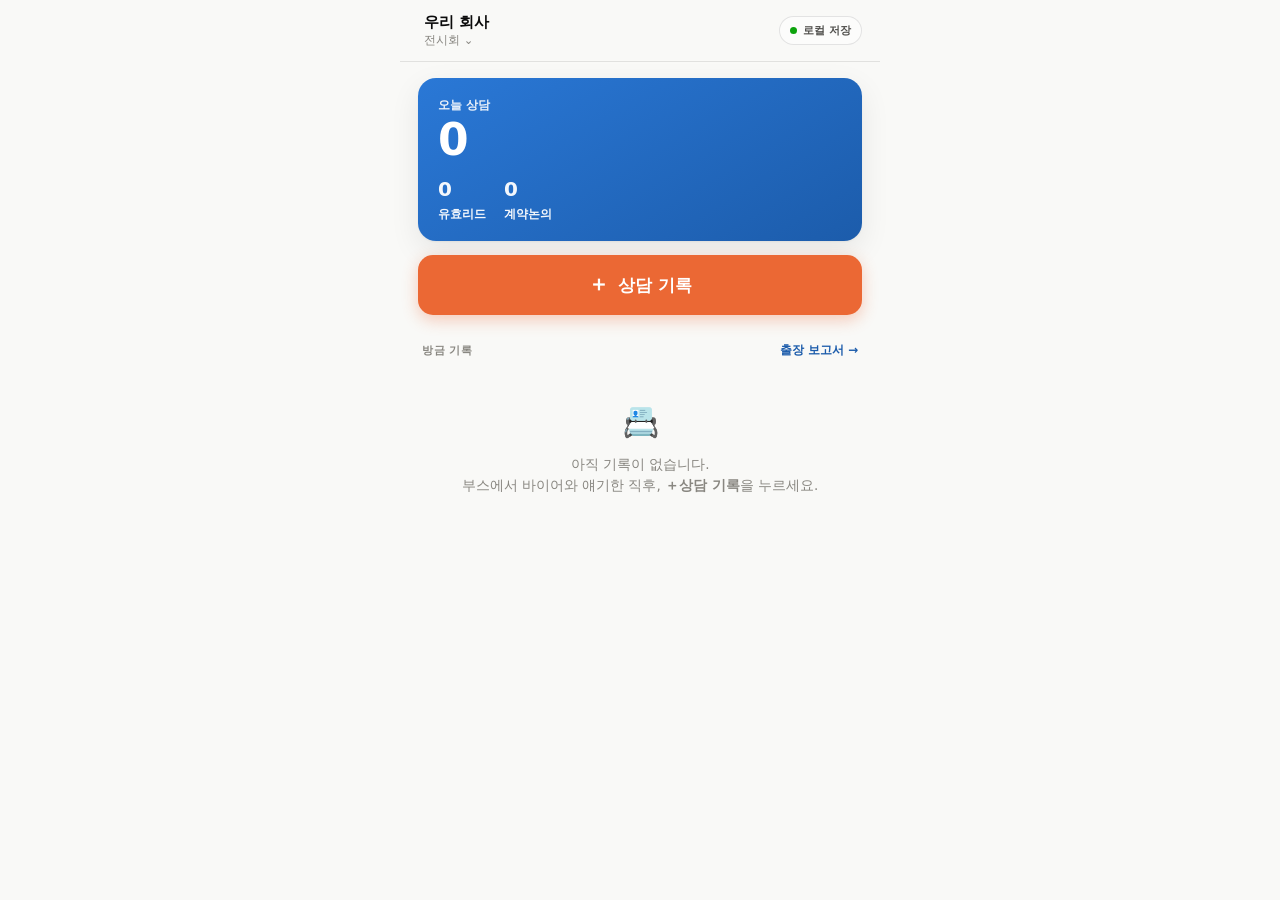
==== index.html @ edb13c39 "온트랙 슬라이스1: 현장 상담 기록 PWA 부스 30초 상담 기록 → 오늘 성과 집계 → 출장 결과 보고서(PDF). 로컬 우선·오프라인·설치형.  Co-Authored-By: C" ====
<!doctype html>
<html lang="ko">
<head>
<meta charset="utf-8">
<meta name="viewport" content="width=device-width, initial-scale=1, viewport-fit=cover, maximum-scale=1">
<title>온트랙 · 현장 상담 기록</title>
<meta name="theme-color" content="#2a78d6">
<link rel="manifest" href="manifest.webmanifest">
<!-- iOS 홈화면 설치 -->
<meta name="apple-mobile-web-app-capable" content="yes">
<meta name="apple-mobile-web-app-status-bar-style" content="default">
<meta name="apple-mobile-web-app-title" content="온트랙">
<link rel="apple-touch-icon" href="icons/apple-touch-icon.png">
<link rel="stylesheet" href="styles.css">
</head>
<body>
<div class="app">

  <!-- 상단 바 -->
  <header class="topbar">
    <button class="brand" id="openSettings" style="text-align:left">
      <div class="co" id="tbCompany">우리 회사</div>
      <div class="ev" id="tbEvent">전시회 선택 →</div>
    </button>
    <span class="sync local" id="syncBadge"><i></i><span id="syncText">로컬 저장</span></span>
  </header>

  <!-- ── 홈 뷰 ── -->
  <main class="view" id="viewHome">
    <div class="hero">
      <div class="k" id="heroLabel">오늘 상담</div>
      <div class="v" id="heroCount">0</div>
      <div class="mini">
        <span class="m"><b id="heroLeads">0</b> 유효리드</span>
        <span class="m"><b id="heroDeals">0</b> 계약논의</span>
      </div>
    </div>

    <button class="cta hot" id="btnAdd"><span class="plus">＋</span> 상담 기록</button>

    <div class="list-h"><span>방금 기록</span><a id="btnReportLink">출장 보고서 →</a></div>
    <div id="leadList"></div>
  </main>

  <!-- ── 입력 뷰 ── -->
  <main class="view" id="viewCapture" hidden>
    <div class="sheet-h">
      <button class="icon-btn" id="capCancel">✕ 취소</button>
      <h2 id="capTitle">새 상담</h2>
      <span style="width:52px"></span>
    </div>

    <div class="field">
      <div class="field-l">바이어 <span class="opt">— 나중에 보강 가능</span></div>
      <div class="two-col">
        <input class="input" id="fCompany" placeholder="회사명" autocomplete="off">
        <input class="input" id="fName" placeholder="담당자(선택)" autocomplete="off">
      </div>
    </div>

    <div class="field">
      <div class="field-l"><span>관심도</span><span class="opt">— 1개</span></div>
      <div class="chips" id="fGrade">
        <button class="chip grade hot" data-v="hot">🔥 유망</button>
        <button class="chip grade warm" data-v="warm">관심</button>
        <button class="chip grade cold" data-v="cold">참고</button>
      </div>
    </div>

    <div class="field">
      <div class="field-l"><span>상담 유형</span><span class="opt">— 복수</span></div>
      <div class="chips" id="fTypes">
        <button class="chip" data-v="기술협의">기술 협의</button>
        <button class="chip" data-v="샘플요청">샘플 요청</button>
        <button class="chip" data-v="견적요청">견적 요청</button>
        <button class="chip" data-v="대리점문의">대리점 문의</button>
        <button class="chip" data-v="MOU·계약">MOU·계약 논의</button>
        <button class="chip" data-v="단순문의">단순 문의</button>
      </div>
    </div>

    <div class="field">
      <div class="field-l"><span>다음 액션</span><span class="opt">— 복수·선택</span></div>
      <div class="chips" id="fActions">
        <button class="chip" data-v="샘플발송">샘플 발송</button>
        <button class="chip" data-v="견적발송">견적서 발송</button>
        <button class="chip" data-v="재연락">재연락</button>
        <button class="chip" data-v="자료발송">자료 발송</button>
      </div>
    </div>

    <div class="field">
      <div class="field-l"><span>예상 규모</span><span class="opt">— 선택</span></div>
      <div class="chips" id="fScale">
        <button class="chip" data-v="소">소</button>
        <button class="chip" data-v="중">중</button>
        <button class="chip" data-v="대">대</button>
      </div>
    </div>

    <div class="field">
      <div class="field-l"><span>한 줄 메모</span><span class="opt">— 선택</span></div>
      <textarea class="textarea" id="fMemo" placeholder="상대가 뭘 원했는지 / 합의 내용 등"></textarea>
    </div>
  </main>

  <!-- ── 확인 뷰 ── -->
  <main class="view" id="viewConfirm" hidden>
    <div class="confirm">
      <div class="check"><span>✓</span></div>
      <h3 id="cfTitle">저장됨</h3>
      <p class="sub" id="cfSub"></p>
      <div class="perf-box">
        <div class="pk">오늘 내 성과</div>
        <div class="perf-3">
          <div class="cell"><div class="v" id="cfCount">0</div><div class="k">상담</div></div>
          <div class="cell"><div class="v hot" id="cfLeads">0</div><div class="k">유효리드</div></div>
          <div class="cell"><div class="v" id="cfDeals">0</div><div class="k">계약논의</div></div>
        </div>
      </div>
      <button class="cta hot" id="cfAgain"><span class="plus">＋</span> 저장하고 새 상담</button>
      <button class="icon-btn link" id="cfHome" style="display:block;width:100%;padding:14px">홈으로</button>
    </div>
  </main>

  <!-- ── 보고서 뷰 ── -->
  <main class="view" id="viewReport" hidden>
    <div class="sheet-h">
      <button class="icon-btn" id="repBack">‹ 홈</button>
      <h2>출장 보고서</h2>
      <span style="width:40px"></span>
    </div>
    <p class="rep-intro">기록된 상담에서 자동 조립됩니다. 총평만 채우고 <b>PDF로 내보내기</b>를 누르세요.</p>
    <div class="field" style="margin-top:14px">
      <div class="field-l">총평 · 시사점</div>
      <textarea class="textarea" id="rNarrative" style="min-height:90px" placeholder="이번 전시 성과 요약과 후속 계획을 적으세요. (보고서에 그대로 실립니다)"></textarea>
    </div>
    <div id="reportDoc"></div>
  </main>

  <!-- 하단 저장 바 (입력 화면 전용) -->
  <div class="footbar" id="footCapture" hidden>
    <div class="footbar-inner">
      <button class="cta accent" id="btnSave">저장</button>
      <div class="tap-count" id="tapCount">등급·유형만 골라도 저장됩니다</div>
    </div>
  </div>
  <!-- 하단 내보내기 바 (보고서 전용) -->
  <div class="footbar" id="footReport" hidden>
    <div class="footbar-inner">
      <button class="cta accent" id="btnExport">📄 PDF로 내보내기</button>
    </div>
  </div>

  <!-- 설정/이벤트 모달 -->
  <div class="modal-bg" id="modalBg" hidden>
    <div class="modal" id="modal"></div>
  </div>

  <div class="toast" id="toast"></div>
</div>

<script src="app.js"></script>
</body>
</html>
---- styles.css ----
:root {
  --plane: #f9f9f7;
  --surface: #fcfcfb;
  --ink: #0b0b0b;
  --ink-2: #52514e;
  --ink-3: #898781;
  --line: #e1e0d9;
  --hairline: rgba(11, 11, 11, .10);
  --accent: #2a78d6;
  --accent-deep: #1c5cab;
  --accent-soft: #cde2fb;
  --accent-wash: rgba(42, 120, 214, .08);
  --good: #0ca30c;
  --good-text: #006300;
  --hot: #eb6834;
  --hot-wash: rgba(235, 104, 52, .12);
  --warn: #fab219;
  --shadow: 0 1px 2px rgba(11, 11, 11, .05), 0 10px 30px rgba(11, 11, 11, .08);
  --safe-top: env(safe-area-inset-top, 0px);
  --safe-bottom: env(safe-area-inset-bottom, 0px);
}
@media (prefers-color-scheme: dark) {
  :root {
    --plane: #0d0d0d; --surface: #1a1a19; --ink: #ffffff; --ink-2: #c3c2b7; --ink-3: #898781;
    --line: #2c2c2a; --hairline: rgba(255, 255, 255, .10);
    --accent: #3987e5; --accent-deep: #86b6ef; --accent-soft: #184f95; --accent-wash: rgba(57, 135, 229, .14);
    --good: #0ca30c; --good-text: #35c635; --hot: #d95926; --hot-wash: rgba(217, 89, 38, .18); --warn: #fab219;
    --shadow: 0 1px 2px rgba(0, 0, 0, .45), 0 10px 30px rgba(0, 0, 0, .4);
  }
}

* { box-sizing: border-box; -webkit-tap-highlight-color: transparent; }
html, body { height: 100%; }
body {
  margin: 0; background: var(--plane); color: var(--ink);
  font-family: -apple-system, "Apple SD Gothic Neo", "Pretendard", "Noto Sans KR", "Segoe UI", "Malgun Gothic", system-ui, sans-serif;
  font-size: 15px; line-height: 1.55; -webkit-font-smoothing: antialiased;
  overscroll-behavior-y: none;
}
button { font-family: inherit; cursor: pointer; border: none; background: none; color: inherit; }
input, textarea, select { font-family: inherit; font-size: 16px; color: inherit; } /* 16px: iOS 자동 확대 방지 */

.app {
  max-width: 480px; margin: 0 auto; min-height: 100%;
  display: flex; flex-direction: column;
}

/* ── 상단 바 ── */
.topbar {
  position: sticky; top: 0; z-index: 20;
  padding: calc(var(--safe-top) + 12px) 18px 12px;
  background: color-mix(in srgb, var(--plane) 88%, transparent);
  backdrop-filter: saturate(180%) blur(12px);
  border-bottom: 1px solid var(--hairline);
  display: flex; align-items: center; justify-content: space-between; gap: 10px;
}
.topbar .co { font-size: 15px; font-weight: 800; letter-spacing: -.01em; }
.topbar .ev { font-size: 11.5px; color: var(--ink-3); margin-top: 1px; }
.topbar .ev:active { color: var(--accent-deep); }
.sync {
  display: inline-flex; align-items: center; gap: 6px; font-size: 11px; font-weight: 700;
  color: var(--ink-2); background: var(--surface); border: 1px solid var(--hairline);
  padding: 5px 10px; border-radius: 99px; white-space: nowrap;
}
.sync i { width: 7px; height: 7px; border-radius: 50%; background: var(--good); flex: 0 0 auto; }
.sync.local i { background: var(--warn); }

/* ── 뷰 컨테이너 ── */
.view { flex: 1; padding: 16px 18px calc(var(--safe-bottom) + 120px); }
.view[hidden] { display: none; }

/* ── 오늘 성과 히어로 ── */
.hero {
  background: linear-gradient(150deg, var(--accent), var(--accent-deep));
  color: #fff; border-radius: 18px; padding: 18px 20px; box-shadow: var(--shadow);
}
.hero .k { font-size: 12px; font-weight: 600; opacity: .9; }
.hero .v { font-size: 44px; font-weight: 800; line-height: 1; margin: 3px 0 12px; font-variant-numeric: tabular-nums; }
.hero .mini { display: flex; gap: 18px; }
.hero .mini .m { font-size: 12px; font-weight: 600; opacity: .95; }
.hero .mini .m b { display: block; font-size: 20px; font-weight: 800; font-variant-numeric: tabular-nums; }

/* ── 큰 액션 버튼 ── */
.cta {
  display: flex; align-items: center; justify-content: center; gap: 9px;
  width: 100%; color: #fff; font-size: 17px; font-weight: 800;
  border-radius: 15px; padding: 17px; margin-top: 14px;
}
.cta:active { transform: scale(.985); }
.cta.hot { background: var(--hot); box-shadow: 0 5px 16px rgba(235, 104, 52, .32); }
.cta.accent { background: var(--accent); box-shadow: 0 5px 16px rgba(42, 120, 214, .3); }
.cta .plus { font-size: 21px; margin-top: -2px; }

/* ── 리스트 ── */
.list-h {
  display: flex; align-items: baseline; justify-content: space-between;
  font-size: 11px; font-weight: 700; letter-spacing: .05em; color: var(--ink-3);
  margin: 26px 4px 8px; text-transform: uppercase;
}
.list-h a { color: var(--accent-deep); text-transform: none; letter-spacing: 0; font-size: 12px; }
.card { background: var(--surface); border: 1px solid var(--hairline); border-radius: 14px; overflow: hidden; }
.lead { display: flex; align-items: flex-start; gap: 11px; padding: 13px 15px; border-top: 1px solid var(--line); width: 100%; text-align: left; }
.lead:first-child { border-top: 0; }
.lead:active { background: var(--accent-wash); }
.lead .dot { width: 10px; height: 10px; border-radius: 50%; margin-top: 5px; flex: 0 0 auto; }
.lead .dot.hot { background: var(--hot); }
.lead .dot.warm { background: var(--accent); }
.lead .dot.cold { background: var(--ink-3); }
.lead .l-body { flex: 1; min-width: 0; }
.lead .l-co { font-size: 14.5px; font-weight: 700; line-height: 1.3; }
.lead .l-tag { font-size: 12px; color: var(--ink-2); margin-top: 2px; }
.lead .l-time { font-size: 11px; color: var(--ink-3); font-variant-numeric: tabular-nums; flex: 0 0 auto; margin-top: 2px; }

.empty { text-align: center; color: var(--ink-3); font-size: 13.5px; padding: 30px 20px; line-height: 1.6; }
.empty .big { font-size: 30px; margin-bottom: 8px; }

/* ── 입력 화면 ── */
.sheet-h { display: flex; align-items: center; justify-content: space-between; margin-bottom: 6px; }
.sheet-h h2 { font-size: 20px; font-weight: 800; margin: 0; letter-spacing: -.01em; }
.icon-btn { font-size: 15px; font-weight: 700; color: var(--ink-2); padding: 8px 4px; }
.icon-btn.link { color: var(--accent-deep); }

.field { margin-top: 20px; }
.field-l { font-size: 12.5px; font-weight: 700; color: var(--ink-2); margin-bottom: 9px; display: flex; align-items: center; gap: 7px; }
.field-l .opt { font-size: 11px; font-weight: 600; color: var(--ink-3); }
.chips { display: flex; flex-wrap: wrap; gap: 8px; }
.chip {
  font-size: 14px; font-weight: 700; padding: 11px 15px; border-radius: 11px;
  border: 1.5px solid var(--line); color: var(--ink-2); background: var(--surface);
  display: inline-flex; align-items: center; gap: 6px; line-height: 1; user-select: none;
}
.chip:active { transform: scale(.96); }
.chip.sel { border-color: var(--accent); background: var(--accent-wash); color: var(--accent-deep); }
.chip.sel::after { content: "✓"; font-size: 11px; }
.chip.grade { flex: 1; justify-content: center; padding: 14px 10px; font-size: 14.5px; }
.chip.grade.sel::after { content: ""; }
.chip.grade.hot.sel { border-color: var(--hot); background: var(--hot-wash); color: var(--hot); }
.chip.grade.warm.sel { border-color: var(--accent); background: var(--accent-wash); color: var(--accent-deep); }
.chip.grade.cold.sel { border-color: var(--ink-3); background: rgba(137,135,129,.12); color: var(--ink-2); }

.input, .textarea {
  width: 100%; background: var(--surface); border: 1.5px solid var(--line);
  border-radius: 11px; padding: 12px 14px; outline: none;
}
.input:focus, .textarea:focus { border-color: var(--accent); }
.textarea { resize: vertical; min-height: 64px; line-height: 1.5; }
.two-col { display: grid; grid-template-columns: 1fr 1fr; gap: 10px; }

/* ── 저장 바(하단 고정) ── */
.footbar {
  position: fixed; left: 0; right: 0; bottom: 0; z-index: 30;
  padding: 12px 18px calc(var(--safe-bottom) + 12px);
  background: color-mix(in srgb, var(--plane) 90%, transparent);
  backdrop-filter: saturate(180%) blur(12px);
  border-top: 1px solid var(--hairline);
}
.footbar-inner { max-width: 480px; margin: 0 auto; }
.tap-count { text-align: center; font-size: 11px; color: var(--ink-3); margin-top: 8px; }

/* ── 확인(토스트/성공) ── */
.confirm { text-align: center; padding: 20px 6px 0; }
.check { width: 68px; height: 68px; border-radius: 50%; background: var(--good); display: grid; place-items: center; margin: 10px auto 14px; box-shadow: 0 6px 20px rgba(12, 163, 12, .3); }
.check span { color: #fff; font-size: 34px; font-weight: 800; }
.confirm h3 { font-size: 19px; font-weight: 800; margin: 0 0 4px; }
.confirm .sub { font-size: 13px; color: var(--ink-2); margin: 0 0 18px; }
.perf-box { background: var(--surface); border: 1px solid var(--hairline); border-radius: 14px; padding: 15px; margin-bottom: 16px; }
.perf-box .pk { font-size: 11px; font-weight: 700; letter-spacing: .05em; color: var(--ink-3); margin-bottom: 11px; }
.perf-3 { display: grid; grid-template-columns: 1fr 1fr 1fr; gap: 8px; }
.perf-3 .cell .v { font-size: 26px; font-weight: 800; line-height: 1; font-variant-numeric: tabular-nums; }
.perf-3 .cell .v.hot { color: var(--hot); }
.perf-3 .cell .k { font-size: 11px; color: var(--ink-3); margin-top: 4px; }

/* ── 보고서 ── */
.rep-intro { font-size: 13.5px; color: var(--ink-2); margin: 4px 0 4px; line-height: 1.6; }
.report {
  background: #fff; color: #111; border: 1px solid var(--line);
  border-radius: 14px; padding: 26px 24px; margin-top: 16px; box-shadow: var(--shadow);
}
.report * { color: #111; }
.report .r-eyebrow { font-size: 11px; font-weight: 700; letter-spacing: .1em; color: #1c5cab; text-transform: uppercase; }
.report h1 { font-size: 22px; font-weight: 800; margin: 6px 0 2px; letter-spacing: -.01em; }
.report .r-sub { font-size: 13px; color: #555; margin: 0 0 18px; }
.report h4 { font-size: 12px; font-weight: 800; letter-spacing: .04em; color: #444; text-transform: uppercase; margin: 22px 0 10px; border-bottom: 1px solid #e5e5e5; padding-bottom: 6px; }
.r-kpi { display: grid; grid-template-columns: repeat(4, 1fr); gap: 10px; }
.r-kpi .cell { background: #f6f8fc; border: 1px solid #e7eef8; border-radius: 10px; padding: 12px 10px; text-align: center; }
.r-kpi .cell .v { font-size: 24px; font-weight: 800; color: #1c5cab; line-height: 1; font-variant-numeric: tabular-nums; }
.r-kpi .cell .k { font-size: 10.5px; color: #667; margin-top: 5px; }
.r-tbl { width: 100%; border-collapse: collapse; font-size: 12.5px; }
.r-tbl th { text-align: left; font-size: 10px; font-weight: 700; letter-spacing: .04em; color: #888; text-transform: uppercase; padding: 7px 8px; border-bottom: 1.5px solid #e5e5e5; }
.r-tbl td { padding: 8px; border-bottom: 1px solid #eee; vertical-align: top; line-height: 1.45; }
.r-tbl .g-hot { color: #c04a1f; font-weight: 700; }
.r-tbl .g-warm { color: #1c5cab; font-weight: 700; }
.r-tbl .g-cold { color: #888; }
.r-narr { font-size: 13px; line-height: 1.7; white-space: pre-wrap; }
.r-foot { margin-top: 22px; font-size: 10.5px; color: #999; border-top: 1px solid #eee; padding-top: 10px; }

/* ── 모달(설정/이벤트) ── */
.modal-bg { position: fixed; inset: 0; z-index: 50; background: rgba(0,0,0,.4); display: flex; align-items: flex-end; }
.modal-bg[hidden] { display: none; }
.modal {
  background: var(--plane); width: 100%; max-width: 480px; margin: 0 auto;
  border-radius: 20px 20px 0 0; padding: 20px 20px calc(var(--safe-bottom) + 20px);
  max-height: 88vh; overflow-y: auto; box-shadow: 0 -8px 40px rgba(0,0,0,.25);
}
.modal h3 { font-size: 18px; font-weight: 800; margin: 2px 0 4px; }
.modal .m-sub { font-size: 12.5px; color: var(--ink-3); margin: 0 0 16px; }
.modal label { display: block; font-size: 12px; font-weight: 700; color: var(--ink-2); margin: 14px 0 6px; }
.modal .row { display: flex; gap: 10px; }
.modal .row > * { flex: 1; }
.btn-row { display: flex; gap: 10px; margin-top: 22px; }
.btn { flex: 1; text-align: center; padding: 14px; border-radius: 12px; font-size: 15px; font-weight: 800; }
.btn.primary { background: var(--accent); color: #fff; }
.btn.ghost { background: var(--surface); border: 1px solid var(--line); color: var(--ink-2); }
.evlist { margin-top: 8px; }
.evrow { display: flex; align-items: center; gap: 10px; padding: 13px 14px; border: 1px solid var(--hairline); border-radius: 12px; background: var(--surface); margin-bottom: 8px; width: 100%; text-align: left; }
.evrow.active { border-color: var(--accent); background: var(--accent-wash); }
.evrow .e-nm { font-size: 14.5px; font-weight: 700; }
.evrow .e-meta { font-size: 11.5px; color: var(--ink-3); margin-top: 1px; }
.evrow .e-badge { margin-left: auto; font-size: 10.5px; font-weight: 700; color: var(--accent-deep); }

.toast {
  position: fixed; left: 50%; bottom: calc(var(--safe-bottom) + 90px); transform: translateX(-50%);
  background: var(--ink); color: var(--plane); font-size: 13px; font-weight: 700;
  padding: 11px 18px; border-radius: 99px; z-index: 60; box-shadow: var(--shadow);
  opacity: 0; pointer-events: none; transition: opacity .2s, transform .2s;
}
.toast.show { opacity: 1; transform: translateX(-50%) translateY(-4px); }

/* ── 인쇄(보고서 PDF) ── */
@media print {
  @page { size: A4; margin: 14mm; }
  body { background: #fff; }
  .topbar, .footbar, .rep-intro, .sheet-h, .toast, .modal-bg, .field { display: none !important; }
  .app { max-width: none; }
  .view { padding: 0; }
  .report { border: none; box-shadow: none; border-radius: 0; padding: 0; margin: 0; }
  .r-kpi .cell { background: #f6f8fc !important; -webkit-print-color-adjust: exact; print-color-adjust: exact; }
}
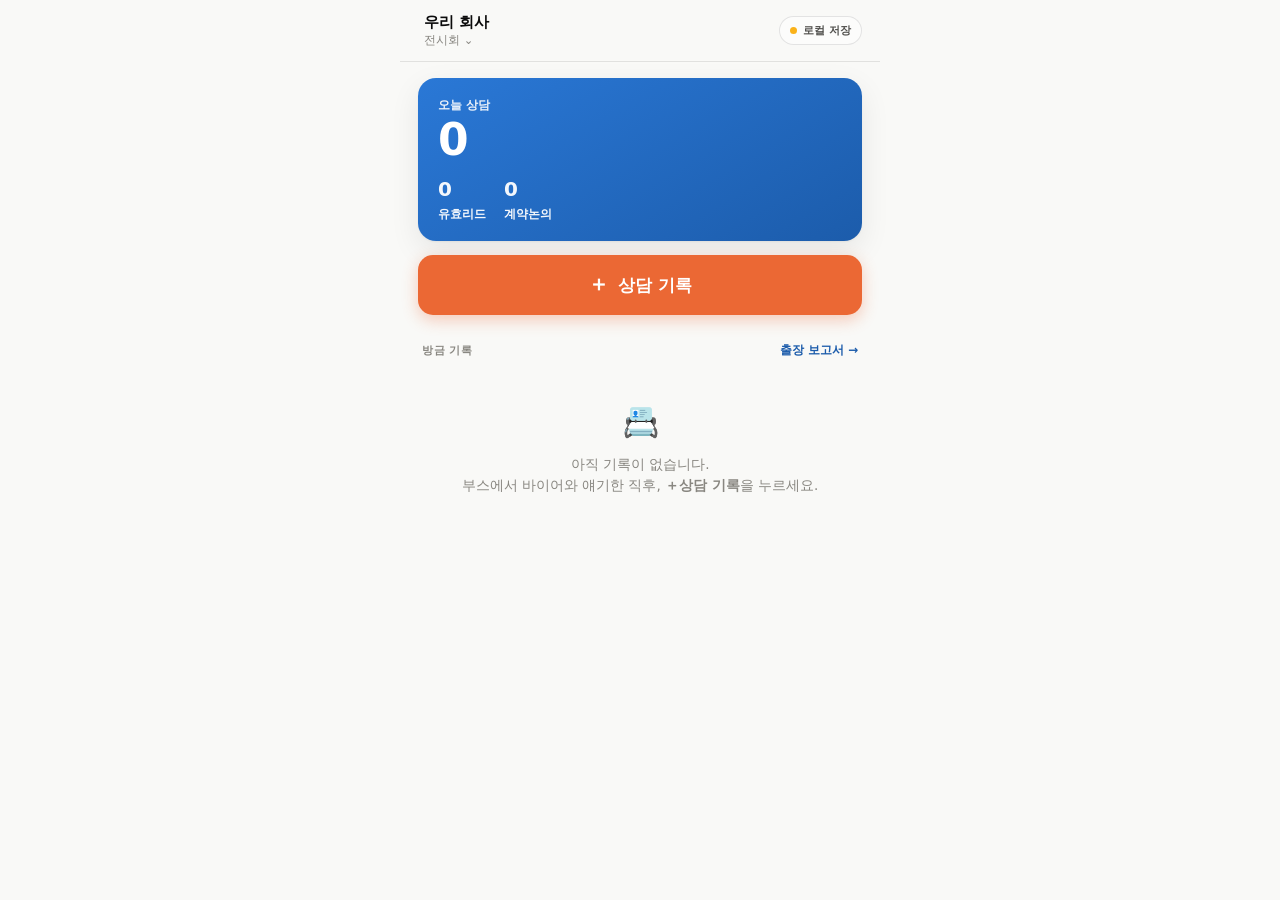
==== commit 8c6b254f: "슬라이스2 성과 모니터링: 회사 코드 연결 + 상담 서버 동기화 + 코호트 대시보드 - 앱: 설정에서 참여 코드로 회사 연결, 상담/전시회 온라인 시 서버 업서트(로컬 우선 유지)" ====
--- a/index.html
+++ b/index.html
@@ -99,6 +99,18 @@
     </div>
 
     <div class="field">
+      <div class="field-l"><span>재연락 알림</span><span class="opt">— 선택 · 그날 오전 9시 푸시</span></div>
+      <div class="chips" id="fFollowupQuick">
+        <button class="chip" data-v="0">없음</button>
+        <button class="chip" data-v="1">내일</button>
+        <button class="chip" data-v="3">3일 뒤</button>
+        <button class="chip" data-v="7">1주 뒤</button>
+      </div>
+      <input class="input" id="fFollowupDate" type="date" style="margin-top:8px">
+      <div class="opt" id="fFollowupHint" style="margin-top:7px;color:var(--ink-3);line-height:1.5"></div>
+    </div>
+
+    <div class="field">
       <div class="field-l"><span>한 줄 메모</span><span class="opt">— 선택</span></div>
       <textarea class="textarea" id="fMemo" placeholder="상대가 뭘 원했는지 / 합의 내용 등"></textarea>
     </div>
@@ -160,6 +172,9 @@
   <div class="toast" id="toast"></div>
 </div>
 
+<script src="config.js"></script>
+<script src="push.js"></script>
+<script src="sync.js"></script>
 <script src="app.js"></script>
 </body>
 </html>
--- a/styles.css
+++ b/styles.css
@@ -217,6 +217,18 @@
 .evrow .e-nm { font-size: 14.5px; font-weight: 700; }
 .evrow .e-meta { font-size: 11.5px; color: var(--ink-3); margin-top: 1px; }
 .evrow .e-badge { margin-left: auto; font-size: 10.5px; font-weight: 700; color: var(--accent-deep); }
+.stat-row { display: grid; grid-template-columns: 1fr 1fr 1fr; gap: 10px; }
+.stat { background: var(--surface); border: 1px solid var(--hairline); border-radius: 14px; padding: 17px 10px; text-align: center; }
+.stat .sv { font-size: 28px; font-weight: 800; font-variant-numeric: tabular-nums; line-height: 1; }
+.stat .sk { font-size: 11px; color: var(--ink-3); margin-top: 6px; }
+.bc-row { padding: 12px 2px; border-top: 1px solid var(--line); }
+.bc-row:first-child { border-top: 0; }
+.bc-row .bt { font-size: 14px; font-weight: 700; }
+.bc-row .bb { font-size: 12.5px; color: var(--ink-2); margin-top: 2px; line-height: 1.45; }
+.bc-row .bm { font-size: 11px; color: var(--ink-3); margin-top: 4px; }
+.notif-box { background: var(--surface); border: 1px solid var(--hairline); border-radius: 12px; padding: 13px 14px; font-size: 13px; color: var(--ink-2); line-height: 1.5; }
+.notif-box .ni { display: block; }
+.notif-box .ni b { color: var(--ink); font-weight: 700; }
 
 .toast {
   position: fixed; left: 50%; bottom: calc(var(--safe-bottom) + 90px); transform: translateX(-50%);
